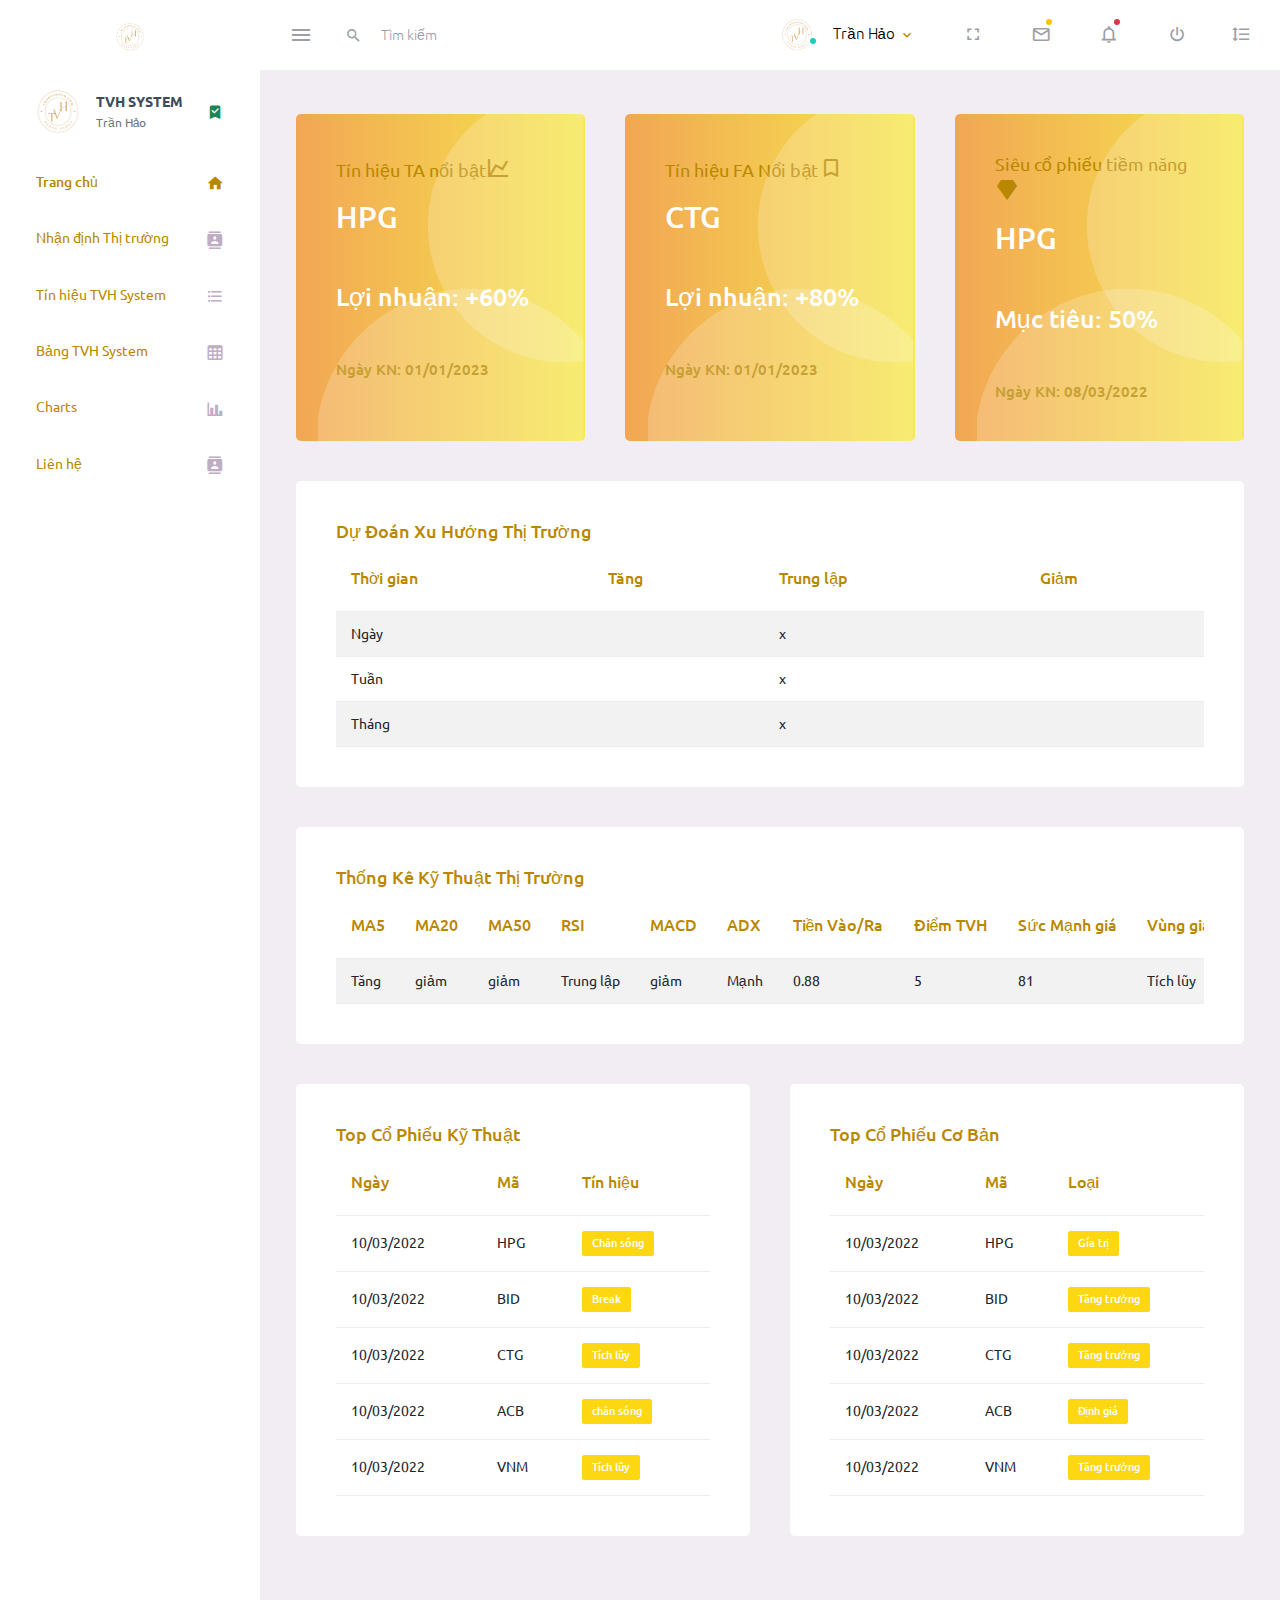
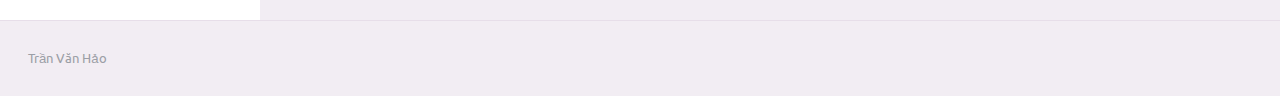
==== index.html @ 4478e2e2 "first commit" ====
<!DOCTYPE html>
<html lang="en">
  <head>
    <meta charset="utf-8">
    <meta name="viewport" content="width=device-width, initial-scale=1, shrink-to-fit=no">
    <title>TVH System-Trần Hảo</title>
    <meta name="description" content="TVH System - Trần Hảo" />
    <meta property="og:title" content="TVH System - Trần Hảo" />
    <meta property="og:description" content="TVH System - Trần Hảo" />
    <link rel="stylesheet" href="assets/vendors/mdi/css/materialdesignicons.min.css">
    <link rel="stylesheet" href="assets/vendors/css/vendor.bundle.base.css">
    <link rel="stylesheet" href="assets/css/style.css">
    <link rel="shortcut icon" href="assets/images/faces/face1.png" />
  </head>
  <body>
    <div class="container-scroller">
      <!-- partial:partials/_navbar.html -->
      <nav class="navbar default-layout-navbar col-lg-12 col-12 p-0 fixed-top d-flex flex-row">
        <div class="text-center navbar-brand-wrapper d-flex align-items-center justify-content-center">
          <a class="navbar-brand brand-logo" href="index.html"><img src="assets/images/pic.svg" alt="logo" /></a>
          <a class="navbar-brand brand-logo-mini" href="index.html"><img src="assets/images/pic-mini.svg" alt="logo" /></a>
        </div>
        <div class="navbar-menu-wrapper d-flex align-items-stretch">
          <button class="navbar-toggler navbar-toggler align-self-center" type="button" data-toggle="minimize">
            <span class="mdi mdi-menu"></span>
          </button>
          <div class="search-field d-none d-md-block">
            <form class="d-flex align-items-center h-100" action="#">
              <div class="input-group">
                <div class="input-group-prepend bg-transparent">
                  <i class="input-group-text border-0 mdi mdi-magnify"></i>
                </div>
                <input type="text" class="form-control bg-transparent border-0" placeholder="Tìm kiếm">
              </div>
            </form>
          </div>
          <ul class="navbar-nav navbar-nav-right">
            <li class="nav-item nav-profile dropdown">
              <a class="nav-link dropdown-toggle" id="profileDropdown" href="#" data-bs-toggle="dropdown" aria-expanded="false">
                <div class="nav-profile-img">
                  <img src="assets/images/faces/face1.png" alt="image">
                  <span class="availability-status online"></span>
                </div>
                <div class="nav-profile-text">
                  <p class="mb-1 text-black">Trần Hảo</p>
                </div>
              </a>
              <div class="dropdown-menu navbar-dropdown" aria-labelledby="profileDropdown">
                <a class="dropdown-item" href="lien-he.html">
                  <i class="mdi mdi-cached me-2 text-success"></i> Liên hệ</a>
            </li>
            <li class="nav-item d-none d-lg-block full-screen-link">
              <a class="nav-link">
                <i class="mdi mdi-fullscreen" id="fullscreen-button"></i>
              </a>
            </li>
            <li class="nav-item dropdown">
              <a class="nav-link count-indicator dropdown-toggle" id="messageDropdown" href="#" data-bs-toggle="dropdown" aria-expanded="false">
                <i class="mdi mdi-email-outline"></i>
                <span class="count-symbol bg-warning"></span>
              </a>
              <div class="dropdown-menu dropdown-menu-right navbar-dropdown preview-list" aria-labelledby="messageDropdown">
                <h6 class="p-3 mb-0">Tin nhắn</h6>
                <div class="dropdown-divider"></div>
                <a class="dropdown-item preview-item">
                  <div class="preview-thumbnail">
                    <img src="assets/images/faces/face1.png" alt="image" class="profile-pic">
                  </div>
                  <div class="preview-item-content d-flex align-items-start flex-column justify-content-center">
                    <h6 class="preview-subject ellipsis mb-1 font-weight-normal">Mở tài khoản chứng khoán</h6>
                    <p class="text-gray mb-0">Hảo - 0914242192</p>
                  </div>
                </a>
                <div class="dropdown-divider"></div>
                <a class="dropdown-item preview-item">
                  <div class="preview-thumbnail">
                    <img src="assets/images/faces/face1.png" alt="image" class="profile-pic">
                  </div>
                  <div class="preview-item-content d-flex align-items-start flex-column justify-content-center">
                    <h6 class="preview-subject ellipsis mb-1 font-weight-normal">Tư vấn đầu tư chứng khoán</h6>
                    <p class="text-gray mb-0">Hảo - 0914242192</p>
                  </div>
                </a>
                <div class="dropdown-divider"></div>
                <a class="dropdown-item preview-item">
                  <div class="preview-thumbnail">
                    <img src="assets/images/faces/face1.png" alt="image" class="profile-pic">
                  </div>
                  <div class="preview-item-content d-flex align-items-start flex-column justify-content-center">
                    <h6 class="preview-subject ellipsis mb-1 font-weight-normal">Tín hiệu chứng khoán</h6>
                    <p class="text-gray mb-0">Hảo - 0914242192</p>
                  </div>
                </a>
                <div class="dropdown-divider"></div>
                <h6 class="p-3 mb-0 text-center">3 Tin nhắn</h6>
              </div>
            </li>
            <li class="nav-item dropdown">
              <a class="nav-link count-indicator dropdown-toggle" id="notificationDropdown" href="#" data-bs-toggle="dropdown">
                <i class="mdi mdi-bell-outline"></i>
                <span class="count-symbol bg-danger"></span>
              </a>
              <div class="dropdown-menu dropdown-menu-right navbar-dropdown preview-list" aria-labelledby="notificationDropdown">
                <h6 class="p-3 mb-0">Thông báo</h6>
                <div class="dropdown-divider"></div>
                <a class="dropdown-item preview-item">
                  <div class="preview-thumbnail">
                    <div class="preview-icon bg-success">
                      <i class="mdi mdi-calendar"></i>
                    </div>
                  </div>
                  <div class="preview-item-content d-flex align-items-start flex-column justify-content-center">
                    <h6 class="preview-subject font-weight-normal mb-1">Mở tài khoản chứng khoán</h6>
                    <p class="text-gray ellipsis mb-0">Hảo - 0914242192</p>
                  </div>
                </a>
                <div class="dropdown-divider"></div>
                <a class="dropdown-item preview-item">
                  <div class="preview-thumbnail">
                    <div class="preview-icon bg-warning">
                      <i class="mdi mdi-settings"></i>
                    </div>
                  </div>
                  <div class="preview-item-content d-flex align-items-start flex-column justify-content-center">
                    <h6 class="preview-subject font-weight-normal mb-1">Tư vấn đầu tư chứng khoán</h6>
                    <p class="text-gray ellipsis mb-0">Hảo - 0914242192</p>
                  </div>
                </a>
                <div class="dropdown-divider"></div>
                <a class="dropdown-item preview-item">
                  <div class="preview-thumbnail">
                    <div class="preview-icon bg-info">
                      <i class="mdi mdi-link-variant"></i>
                    </div>
                  </div>
                  <div class="preview-item-content d-flex align-items-start flex-column justify-content-center">
                    <h6 class="preview-subject font-weight-normal mb-1">Tín hiệu chứng khoán</h6>
                    <p class="text-gray ellipsis mb-0">Hảo - 0914242192</p>
                  </div>
                </a>
                <div class="dropdown-divider"></div>
                <h6 class="p-3 mb-0 text-center">Xem thông báo</h6>
              </div>
            </li>
            <li class="nav-item nav-logout d-none d-lg-block">
              <a class="nav-link" href="#">
                <i class="mdi mdi-power"></i>
              </a>
            </li>
            <li class="nav-item nav-settings d-none d-lg-block">
              <a class="nav-link" href="#">
                <i class="mdi mdi-format-line-spacing"></i>
              </a>
            </li>
          </ul>
          <button class="navbar-toggler navbar-toggler-right d-lg-none align-self-center" type="button" data-toggle="offcanvas">
            <span class="mdi mdi-menu"></span>
          </button>
        </div>
      </nav>
      <!-- partial -->
      <div class="container-fluid page-body-wrapper">
        <!-- partial:partials/_sidebar.html -->
        <nav class="sidebar sidebar-offcanvas" id="sidebar">
          <ul class="nav">
            <li class="nav-item nav-profile">
              <a href="#" class="nav-link">
                <div class="nav-profile-image">
                  <img src="assets/images/faces/face1.png" alt="profile">
                  <span class="login-status online"></span>
                  <!--change to offline or busy as needed-->
                </div>
                <div class="nav-profile-text d-flex flex-column">
                  <span class="font-weight-bold mb-2">TVH SYSTEM</span>
                  <span class="text-secondary text-small">Trần Hảo</span>
                </div>
                <i class="mdi mdi-bookmark-check text-success nav-profile-badge"></i>
              </a>
            </li>
            <li class="nav-item">
              <a class="nav-link" href="index.html">
                <span class="menu-title">Trang chủ</span>
                <i class="mdi mdi-home menu-icon"></i>
              </a>
            </li>
            <li class="nav-item">
              <a class="nav-link" href="nhan-dinh.html">
                <span class="menu-title">Nhận định Thị trường</span>
                <i class="mdi mdi-contacts menu-icon"></i>
              </a>
            </li>
            <li class="nav-item">
              <a class="nav-link" href="tvh-system.html">
                <span class="menu-title">Tín hiệu TVH System</span>
                <i class="mdi mdi-format-list-bulleted menu-icon"></i>
              </a>
            </li>
            <li class="nav-item">
              <a class="nav-link" href="tvh-system-2.html">
                <span class="menu-title">Bảng TVH System</span>
                <i class="mdi mdi-table-large menu-icon"></i>
              </a>
            </li>
            <li class="nav-item">
              <a class="nav-link" href="chart.html">
                <span class="menu-title">Charts</span>
                <i class="mdi mdi-chart-bar menu-icon"></i>
              </a>
            </li>
            <li class="nav-item">
              <a class="nav-link" href="lien-he.html">
                <span class="menu-title">Liên hệ</span>
                <i class="mdi mdi-contacts menu-icon"></i>
              </a>
            </li>
          </ul>
        </nav>
        <!-- partial -->
        <div class="main-panel">
          <div class="content-wrapper">
            <div class="row">
              <div class="col-md-4 stretch-card grid-margin">
                <div class="card bg-gradient-danger card-img-holder text-white">
                  <div class="card-body">
                    <img src="assets/images/dashboard/circle.svg" class="card-img-absolute" alt="circle-image" />
                    <h4 class="font-weight-normal mb-3">Tín hiệu TA nổi bật<i class="mdi mdi-chart-line mdi-24px float-right"></i>
                    </h4>
                    <h2 class="mb-5">HPG</h2>
                    <h3 class="mb-5">Lợi nhuận: +60%</h3>
                    <h6 class="card-text">Ngày KN: 01/01/2023</h6>
                  </div>
                </div>
              </div>
              <div class="col-md-4 stretch-card grid-margin">
                <div class="card bg-gradient-info card-img-holder text-white">
                  <div class="card-body">
                    <img src="assets/images/dashboard/circle.svg" class="card-img-absolute" alt="circle-image" />
                    <h4 class="font-weight-normal mb-3">Tín hiệu FA Nổi bật<i class="mdi mdi-bookmark-outline mdi-24px float-right"></i>
                    </h4>
                    <h2 class="mb-5">CTG</h2>
                    <h3 class="mb-5">Lợi nhuận: +80%</h3>
                    <h6 class="card-text">Ngày KN: 01/01/2023</h6>
                  </div>
                </div>
              </div>
              <div class="col-md-4 stretch-card grid-margin">
                <div class="card bg-gradient-success card-img-holder text-white">
                  <div class="card-body">
                    <img src="assets/images/dashboard/circle.svg" class="card-img-absolute" alt="circle-image" />
                    <h4 class="font-weight-normal mb-3">Siêu cổ phiếu tiềm năng<i class="mdi mdi-diamond mdi-24px float-right"></i>
                    </h4>
                    <h2 class="mb-5">HPG</h2>
                    <h3 class="mb-5">Mục tiêu: 50%</h3>
                    <h6 class="card-text">Ngày KN: 08/03/2022</h6>
                  </div>
                </div>
              </div>
            </div>
            
            <div class="row">
            <div class="col-lg-12 grid-margin stretch-card">
              <div class="card">
                <div class="card-body">
                  <h4 class="card-title">Dự đoán xu hướng thị trường</h4>
                  <div class="table-responsive">
                  <table class="table table-striped">
                    <thead>
                      <tr>
                        <th><h5>Thời gian</h5></th>
                        <th><h5>Tăng</h5></th>
                        <th><h5>Trung lập</h5></th>
                        <th><h5>Giảm</h5></th>
                      </tr>
                    </thead>
                    <tbody>
                      <tr>
                        <td>Ngày</td>
                        <td></td>
                        <td>x</td>
                        <td></td>
                     </tr>
                     <tr>
                      <td>Tuần</td>
                      <td></td>
                      <td>x</td>
                      <td></td>
                   </tr>
                   <tr>
                    <td>Tháng</td>
                    <td></td>
                    <td>x</td>
                    <td></td>
                 </tr>
                    </tbody>
                  </table>
                </div>
              </div>
            </div>
          </div>
        </div>

        <div class="row">
            <div class="col-lg-12 grid-margin stretch-card">
              <div class="card">
                <div class="card-body">
                  <h4 class="card-title">Thống kê Kỹ thuật thị trường</h4>
                  <div class="table-responsive">
                  <table class="table table-striped">
                    <thead>
                      <tr>
                        <th><h5>MA5</h5></th>
                        <th><h5>MA20</h5></th>
                        <th><h5>MA50</h5></th>
                        <th><h5>RSI</h5></th>
                        <th><h5>MACD</h5></th>
                        <th><h5>ADX</h5></th>
                        <th><h5>Tiền Vào/Ra</h5></th>
                        <th><h5>Điểm TVH</h5></th>
                        <th><h5>Sức Mạnh giá</h5></th>
                        <th><h5>Vùng giá</h5></th>
                        <th><h5>Tâm lý</h5></th>
                      </tr>
                    </thead>
                    <tbody>
                      <tr>
                        <td>Tăng</td>
                        <td>giảm</td>
                        <td>giảm</td>
                        <td>Trung lập</td>
                        <td>giảm</td>
                        <td>Mạnh</td>
                        <td>0.88</td>
                        <td>5</td>
                        <td>81</td>
                        <td>Tích lũy</td>
                        <td>Trung lập</td>

                        <td></td>
                     </tr>
                    </tbody>
                  </table>
                </div>
              </div>
            </div>
          </div>
        </div>

            <div class="row">
              <div class="col-lg-6 grid-margin stretch-card">
                <div class="card">
                  <div class="card-body">
                    <h4 class="card-title">Top cổ phiếu Kỹ thuật</h4>
                    <div class="table-responsive">
                    <table class="table">
                      <thead>
                        <tr>
                          <th><h5>Ngày</h5></th>
                          <th><h5>Mã</h5></th>
                          <th><h5>Tín hiệu</h5></th>
                        </tr>
                      </thead>
                      <tbody>
                        <tr>
                          <td>10/03/2022</td>
                          <td>HPG</td>
                          <td><label class="badge badge-warning">Chân sóng</label></td>
                        </tr>
                        <tr>
                          <td>10/03/2022</td>
                          <td>BID</td>
                          <td><label class="badge badge-warning">Break</label></td>
                        </tr>
                        <tr>
                          <td>10/03/2022</td>
                          <td>CTG</td>
                          <td><label class="badge badge-warning">Tích lũy</label></td>
                        </tr>
                        <tr>
                          <td>10/03/2022</td>
                          <td>ACB</td>
                          <td><label class="badge badge-warning">chân sóng</label></td>
                        </tr>
                        <tr>
                          <td>10/03/2022</td>
                          <td>VNM</td>
                          <td><label class="badge badge-warning">Tích lũy</label></td>
                        </tr>
                      </tbody>
                    </table>
                  </div>
                </div>
                </div>
              </div>

              <div class="col-lg-6 grid-margin stretch-card">
                <div class="card">
                  <div class="card-body">
                    <h4 class="card-title">Top cổ phiếu Cơ bản</h4>
                    <div class="table-responsive">
                    <table class="table">
                      <thead>
                        <tr>
                          <th><h5>Ngày</h5></th>
                          <th><h5>Mã</h5></th>
                          <th><h5>Loại</h5></th>
                        </tr>
                      </thead>
                      <tbody>
                        <tr>
                          <td>10/03/2022</td>
                          <td>HPG</td>
                          <td><label class="badge badge-warning">Gía trị</label></td>
                        </tr>
                        <tr>
                          <td>10/03/2022</td>
                          <td>BID</td>
                          <td><label class="badge badge-warning">Tăng trưởng</label></td>
                        </tr>
                        <tr>
                          <td>10/03/2022</td>
                          <td>CTG</td>
                          <td><label class="badge badge-warning">Tăng trưởng</label></td>
                        </tr>
                        <tr>
                          <td>10/03/2022</td>
                          <td>ACB</td>
                          <td><label class="badge badge-warning">Định giá</label></td>
                        </tr>
                        <tr>
                          <td>10/03/2022</td>
                          <td>VNM</td>
                          <td><label class="badge badge-warning">Tăng trưởng</label></td>
                        </tr>
                      </tbody>
                    </table>
                  </div>
                </div>
                </div>
              </div>

        </div>
      </div>
      </div>
          </div>
          <footer class="footer">
            <div class="container-fluid d-flex justify-content-between">
              <span class="text-muted d-block text-center text-sm-start d-sm-inline-block">Trần Văn Hảo</span>
            </div>
          </footer>
        </div>
      </div>
    </div>
    <script src="assets/vendors/js/vendor.bundle.base.js"></script>
    <script src="assets/js/off-canvas.js"></script>
    <script src="assets/js/hoverable-collapse.js"></script>
    <script src="assets/js/misc.js"></script>
    <script src="assets/js/dashboard.js"></script>
  </body>
</html>
---- assets/vendors/css/vendor.bundle.base.css ----
/*
 * Container style
 */
.ps {
  overflow: hidden !important;
  overflow-anchor: none;
  -ms-overflow-style: none;
  touch-action: auto;
  -ms-touch-action: auto;
}

/*
 * Scrollbar rail styles
 */
.ps__rail-x {
  display: none;
  opacity: 0;
  transition: background-color .2s linear, opacity .2s linear;
  -webkit-transition: background-color .2s linear, opacity .2s linear;
  height: 15px;
  /* there must be 'bottom' or 'top' for ps__rail-x */
  bottom: 0px;
  /* please don't change 'position' */
  position: absolute;
}

.ps__rail-y {
  display: none;
  opacity: 0;
  transition: background-color .2s linear, opacity .2s linear;
  -webkit-transition: background-color .2s linear, opacity .2s linear;
  width: 15px;
  /* there must be 'right' or 'left' for ps__rail-y */
  right: 0;
  /* please don't change 'position' */
  position: absolute;
}

.ps--active-x > .ps__rail-x,
.ps--active-y > .ps__rail-y {
  display: block;
  background-color: transparent;
}

.ps:hover > .ps__rail-x,
.ps:hover > .ps__rail-y,
.ps--focus > .ps__rail-x,
.ps--focus > .ps__rail-y,
.ps--scrolling-x > .ps__rail-x,
.ps--scrolling-y > .ps__rail-y {
  opacity: 0.6;
}

.ps .ps__rail-x:hover,
.ps .ps__rail-y:hover,
.ps .ps__rail-x:focus,
.ps .ps__rail-y:focus,
.ps .ps__rail-x.ps--clicking,
.ps .ps__rail-y.ps--clicking {
  background-color: #eee;
  opacity: 0.9;
}

/*
 * Scrollbar thumb styles
 */
.ps__thumb-x {
  background-color: #aaa;
  border-radius: 6px;
  transition: background-color .2s linear, height .2s ease-in-out;
  -webkit-transition: background-color .2s linear, height .2s ease-in-out;
  height: 6px;
  /* there must be 'bottom' for ps__thumb-x */
  bottom: 2px;
  /* please don't change 'position' */
  position: absolute;
}

.ps__thumb-y {
  background-color: #aaa;
  border-radius: 6px;
  transition: background-color .2s linear, width .2s ease-in-out;
  -webkit-transition: background-color .2s linear, width .2s ease-in-out;
  width: 6px;
  /* there must be 'right' for ps__thumb-y */
  right: 2px;
  /* please don't change 'position' */
  position: absolute;
}

.ps__rail-x:hover > .ps__thumb-x,
.ps__rail-x:focus > .ps__thumb-x,
.ps__rail-x.ps--clicking .ps__thumb-x {
  background-color: #999;
  height: 11px;
}

.ps__rail-y:hover > .ps__thumb-y,
.ps__rail-y:focus > .ps__thumb-y,
.ps__rail-y.ps--clicking .ps__thumb-y {
  background-color: #999;
  width: 11px;
}

/* MS supports */
@supports (-ms-overflow-style: none) {
  .ps {
    overflow: auto !important;
  }
}

@media screen and (-ms-high-contrast: active), (-ms-high-contrast: none) {
  .ps {
    overflow: auto !important;
  }
}
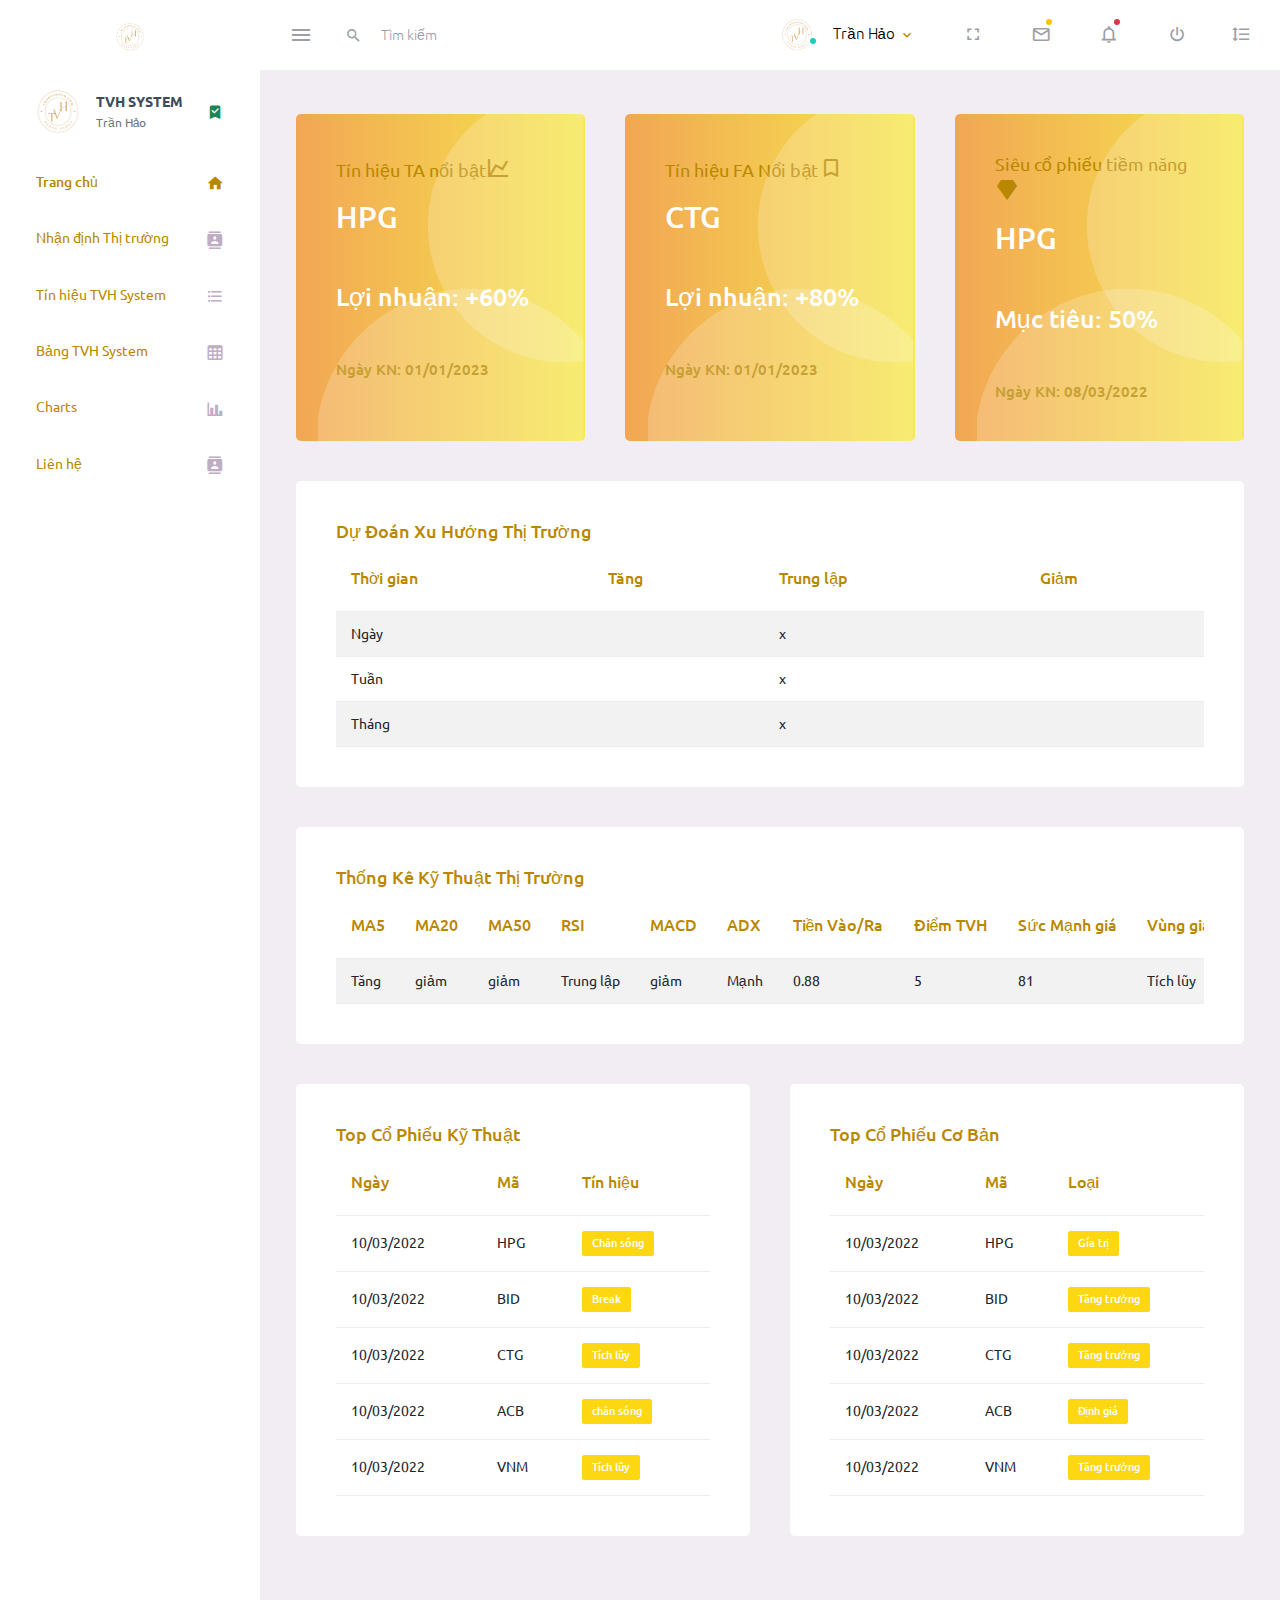
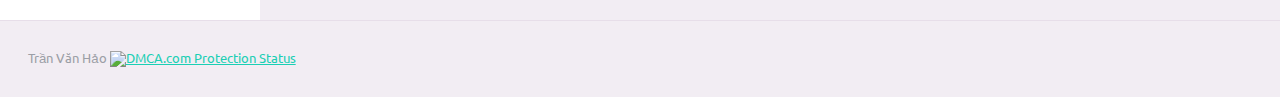
==== commit 9808d500: "addgtagdmca" ====
--- a/index.html
+++ b/index.html
@@ -11,6 +11,15 @@
     <link rel="stylesheet" href="assets/vendors/css/vendor.bundle.base.css">
     <link rel="stylesheet" href="assets/css/style.css">
     <link rel="shortcut icon" href="assets/images/faces/face1.png" />
+    <!-- Google tag (gtag.js) -->
+<script async src="https://www.googletagmanager.com/gtag/js?id=G-XJGY0X5BTS"></script>
+<script>
+  window.dataLayer = window.dataLayer || [];
+  function gtag(){dataLayer.push(arguments);}
+  gtag('js', new Date());
+
+  gtag('config', 'G-XJGY0X5BTS');
+</script>
   </head>
   <body>
     <div class="container-scroller">
@@ -444,7 +453,7 @@
           </div>
           <footer class="footer">
             <div class="container-fluid d-flex justify-content-between">
-              <span class="text-muted d-block text-center text-sm-start d-sm-inline-block">Trần Văn Hảo</span>
+              <span class="text-muted d-block text-center text-sm-start d-sm-inline-block">Trần Văn Hảo <a href="//www.dmca.com/Protection/Status.aspx?ID=a0524fc4-a601-443f-8cd0-818adab31d54" title="DMCA.com Protection Status" class="dmca-badge"> <img src ="https://images.dmca.com/Badges/dmca-badge-w100-5x1-08.png?ID=a0524fc4-a601-443f-8cd0-818adab31d54"  alt="DMCA.com Protection Status" /></a>  <script src="https://images.dmca.com/Badges/DMCABadgeHelper.min.js"> </script></span>
             </div>
           </footer>
         </div>
